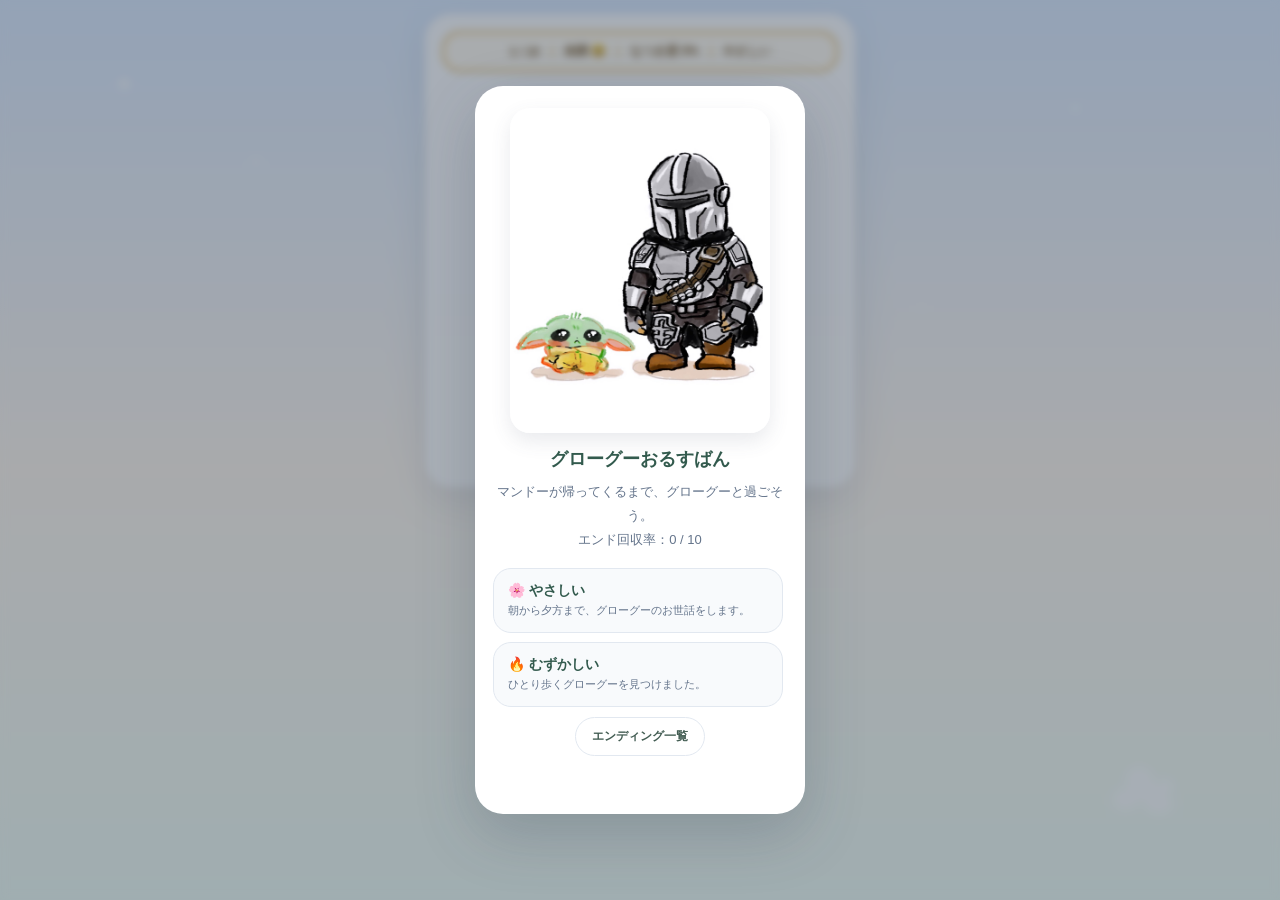
==== game.html @ 0b498767 "add: index.htmlに合言葉ゲートを追加" ====
<!DOCTYPE html>
<html lang="ja">

<head>
  <meta charset="UTF-8">
  <meta name="viewport" content="width=device-width, initial-scale=1.0">
  <title>ぐろーぐーのおるすばん</title>
  <meta property="og:title" content="ぐろーぐーのおるすばん">
  <meta property="og:description" content="非公式ゲーム">
  <meta property="og:type" content="website">
  <meta property="og:url" content="https://fukuba15.github.io/grogu-game/">
  <meta property="og:image" content="https://fukuba15.github.io/grogu-game/image/ogp.png">

  <meta name="twitter:card" content="summary_large_image">
  <meta name="twitter:title" content="ぐろーぐーのおるすばん">
  <meta name="twitter:description" content="非公式ゲーム">
  <meta name="twitter:image" content="https://fukuba15.github.io/grogu-game/image/ogp.png">
  <meta name="robots" content="noindex, nofollow">
  <link rel="stylesheet" href="css/style.css">
  <!-- Google Tag Manager -->
  <script>(function (w, d, s, l, i) {
      w[l] = w[l] || []; w[l].push({
        'gtm.start':
          new Date().getTime(), event: 'gtm.js'
      }); var f = d.getElementsByTagName(s)[0],
        j = d.createElement(s), dl = l != 'dataLayer' ? '&l=' + l : ''; j.async = true; j.src =
          'https://www.googletagmanager.com/gtm.js?id=' + i + dl; f.parentNode.insertBefore(j, f);
    })(window, document, 'script', 'dataLayer', 'GTM-T359VGW8');</script>
  <!-- End Google Tag Manager -->

</head>

<body>
  <!-- Google Tag Manager (noscript) -->
  <noscript><iframe src="https://www.googletagmanager.com/ns.html?id=GTM-T359VGW8" height="0" width="0"
      style="display:none;visibility:hidden"></iframe></noscript>
  <!-- End Google Tag Manager (noscript) -->
  <div id="game">
    <div class="app-title" style="display: none;">
      <h1>🌿 グローグーおるすばん</h1>
      <p>マンドーが帰ってくるまで、ゆっくりお世話しよう</p>
    </div>

    <div class="card">
      <div class="hud">
        <div class="hud-line">
          <span id="turnDisp">1 / 10</span>
          <span class="hud-sep">｜</span>
          <span>体調 <span id="miniHealth">😆</span></span>
          <span class="hud-sep">｜</span>
          <span>なつき度 <span id="miniBond">0%</span></span>
          <span class="hud-sep">｜</span>
          <span id="diffDisp">やさしい</span>
        </div>
      </div>

      <div class="grogu-area">
        <div class="grogu-frame">
          <img class="grogu-img" id="groguImg" src="image/egao.png" alt="グローグー">
        </div>
        <div class="mood-text" id="moodText">…</div>
        <div class="log" id="logText">…</div>
      </div>

      <div id="actionCard">
        <div id="actionPanel">
          <div class="section-title">なにをする？</div>
          <div class="btn-grid" id="actionGrid"></div>
        </div>
        <div id="continuePanel" style="display:none; text-align:center; padding: 8px 0;">
          <button class="continue-btn" id="continueBtn">🐾 つづける</button>
        </div>
      </div>
    </div>




    <div class="card" style="display: none;">
      <div class="section-title">グローグーのようす</div>
      <div class="stat-row">
        <span class="stat-label">なつき度</span>
        <div class="bar-bg">
          <div class="bar-fill bar-bond" id="barBond" style="width:0%"></div>
        </div>
        <span class="stat-val" id="valBond">0</span>
      </div>
      <div class="stat-row">
        <span class="stat-label">げんき</span>
        <div class="bar-bg">
          <div class="bar-fill bar-health" id="barHealth" style="width:80%"></div>
        </div>
        <span class="stat-val" id="valHealth">80</span>
      </div>
      <div class="stat-row hard-only" id="traceRow">
        <span class="stat-label">気配</span>
        <div class="bar-bg">
          <div class="bar-fill bar-trace" id="barTrace" style="width:0%"></div>
        </div>
        <span class="stat-val" id="valTrace">静</span>
      </div>
      <div class="snack-warn" id="snackWarn"></div>
    </div>



    <div id="overlay" class="overlay" style="display:none">
      <div class="overlay-box">
        <img class="ov-img" id="ovImg" src="" alt="">
        <div class="ov-title" id="ovTitle"></div>
        <div class="ov-msg" id="ovMsg"></div>
        <div id="ovBtns"></div>
      </div>
    </div>
  </div>



  <div id="deadEndScreen" class="dead-end-screen">
    <div class="dead-end-box">
      <div id="deadStory" class="dead-story"></div>
      <div id="deadTitle" class="dead-title">DEAD END</div>
      <button id="deadResetBtn" class="dead-reset-btn" onclick="resetFromDeadEnd()">最初に戻る</button>
    </div>
  </div>


  <div id="rottaScreen" class="rotta-screen">
    <img src="image/rotta.gif" class="rotta-roll-img">

    <div class="rotta-caption" id="rottaCaption"></div>

    <button class="rotta-reset-btn" onclick="resetFromRotta()">
      最初に戻る
    </button>
  </div>


  <script src="script/game.js" defer></script>

</body>

</html>
---- css/style.css ----
:root {
  --bg-top: #dbeafe;
  --bg-mid: #fff7ed;
  --bg-bottom: #f0fdf4;
  --card: rgba(255, 255, 255, 0.92);
  --card-border: rgba(255, 255, 255, 0.85);
  --text: #334155;
  --text-soft: #64748b;
  --green: #65cfa6;
  --green-dark: #36a979;
  --blue: #7bb7e8;
  --orange: #f7b267;
  --pink: #f6a6b2;
  --red: #ef6f6c;
  --shadow: 0 14px 40px rgba(94, 122, 150, 0.18);
  --shadow-soft: 0 8px 20px rgba(94, 122, 150, 0.12);
}

* {
  box-sizing: border-box;
  margin: 0;
  padding: 0;
}

body {
  min-height: 100vh;
  font-family: -apple-system, BlinkMacSystemFont, "Hiragino Sans", "Noto Sans JP", "Segoe UI", sans-serif;
  color: var(--text);
  background:
    radial-gradient(circle at 20% 18%, rgba(255, 255, 255, 0.9) 0 2px, transparent 3px),
    radial-gradient(circle at 84% 12%, rgba(255, 255, 255, 0.85) 0 2px, transparent 3px),
    radial-gradient(circle at 72% 34%, rgba(255, 255, 255, 0.75) 0 1px, transparent 2px),
    linear-gradient(180deg, var(--bg-top) 0%, var(--bg-mid) 52%, var(--bg-bottom) 100%);
  display: flex;
  align-items: flex-start;
  justify-content: flex-start;
  padding: 14px;
}

body::before {
  content: "✦";
  position: fixed;
  top: 8%;
  left: 9%;
  color: rgba(255, 255, 255, 0.9);
  font-size: 22px;
  animation: floatStar 3.5s ease-in-out infinite;
}

body::after {
  content: "☁";
  position: fixed;
  right: 8%;
  bottom: 8%;
  color: rgba(255, 255, 255, 0.65);
  font-size: 70px;
  animation: floatCloud 5s ease-in-out infinite;
}

@keyframes floatStar {

  0%,
  100% {
    transform: translateY(0) rotate(0deg);
    opacity: 0.9;
  }

  50% {
    transform: translateY(-8px) rotate(8deg);
    opacity: 0.55;
  }
}

@keyframes floatCloud {

  0%,
  100% {
    transform: translateX(0);
  }

  50% {
    transform: translateX(-12px);
  }
}

#game {
  position: relative;
  z-index: 2;
  max-width: 430px;
  width: 100%;
  margin: 0 auto;
}

.app-title {
  text-align: center;
  margin-bottom: 12px;
}

.app-title h1 {
  display: inline-flex;
  align-items: center;
  gap: 6px;
  font-size: 21px;
  line-height: 1.2;
  letter-spacing: 0.03em;
  color: #2f5f4d;
  background: rgba(255, 255, 255, 0.75);
  border: 1px solid rgba(255, 255, 255, 0.85);
  border-radius: 999px;
  padding: 9px 16px;
  box-shadow: var(--shadow-soft);
}

.app-title p {
  margin-top: 7px;
  font-size: 12px;
  color: var(--text-soft);
}

.card {
  background: var(--card);
  border: 1px solid var(--card-border);
  border-radius: 26px;
  padding: 16px;
  margin-bottom: 12px;
  box-shadow: var(--shadow);
  backdrop-filter: blur(10px);
}

.top-row {
  display: flex;
  align-items: center;
  justify-content: space-between;
  gap: 8px;
  margin-bottom: 10px;
}

.time-pill,
.diff-pill {
  display: inline-flex;
  align-items: center;
  border-radius: 999px;
  padding: 6px 10px;
  font-size: 12px;
  font-weight: 700;
  white-space: nowrap;
}

.time-pill {
  background: #fff7ed;
  color: #9a5b23;
  border: 1px solid #fed7aa;
}

/*
    .diff-pill.easy {
      background: #ecfdf5;
      color: #248561;
      border: 1px solid #bbf7d0;
    }

    .diff-pill.hard {
      background: #fff1f2;
      color: #be4b55;
      border: 1px solid #fecdd3;
    }
*/
.turn-track {
  display: grid;
  grid-template-columns: repeat(10, 1fr);
  gap: 4px;
  margin: 0 2px 14px;
}

.turn-dot {
  height: 7px;
  border-radius: 999px;
  background: #e2e8f0;
  transition: 0.25s ease;
}

.turn-dot.done {
  background: var(--green);
}

.turn-dot.current {
  background: var(--orange);
  transform: scaleY(1.35);
  box-shadow: 0 0 0 4px rgba(247, 178, 103, 0.18);
}

.grogu-area {
  text-align: center;
}

.grogu-frame {
  position: relative;
  display: inline-block;
  padding: 10px;
  border-radius: 32px;
  background: linear-gradient(180deg, #ffffff, #f8fafc);
  box-shadow: 0 1px 10px rgba(61, 93, 112, 0.16);
}

.grogu-frame::before {
  content: "おるすばん中";
  position: absolute;
  left: 50%;
  bottom: -9px;
  transform: translateX(-50%);
  background: #fff;
  border: 1px solid #e2e8f0;
  border-radius: 999px;
  color: #5f7b70;
  font-size: 10px;
  font-weight: 700;
  padding: 4px 10px;
  white-space: nowrap;
}

body.hard-mode .grogu-frame::before {
  content: "潜伏中";
}

.grogu-img {
  width: min(280px, 75vw);
  height: min(280px, 75vw);
  object-fit: cover;
  border-radius: 24px;
  display: block;
  transition: transform 0.3s ease;
}

.grogu-img.bounce {
  animation: bounce 0.6s ease;
}

@keyframes bounce {
  0% {
    transform: scale(1);
  }

  35% {
    transform: scale(1.08) rotate(-2deg);
  }

  65% {
    transform: scale(0.98) rotate(1deg);
  }

  100% {
    transform: scale(1);
  }
}

.grogu-name {
  margin-top: 20px;
  font-size: 16px;
  font-weight: 800;
  color: #325a4d;
}

.mood-text {
  min-height: 20px;
  margin-top: 14px;
  font-size: 13px;
  color: #668275;
}

.log {
  margin-top: 12px;
  background: #fffaf2;
  border: 1px solid #fde6c8;
  border-radius: 20px;
  padding: 12px 13px;
  min-height: 62px;
  color: #6b5a45;
  font-size: 13px;
  white-space: pre-line;
  display: flex;
  align-items: center;
  justify-content: center;
  text-align: center;
  box-shadow: inset 0 -2px 0 rgba(255, 218, 168, 0.25);
  line-height: 1;
}

.section-title {
  align-items: center;
  gap: 6px;
  margin: 20px auto 10px;
  font-size: 13px;
  font-weight: 800;
  color: #425c52;
  text-align: center;
}

body.hard-mode .section-title {
  color: #Cbd5e1;
}



.stat-row {
  display: flex;
  align-items: center;
  gap: 10px;
  margin-bottom: 10px;
}

.stat-row:last-child {
  margin-bottom: 0;
}

.stat-label {
  width: 62px;
  font-size: 12px;
  font-weight: 700;
  color: #64748b;
  flex-shrink: 0;
}

.bar-bg {
  flex: 1;
  height: 12px;
  border-radius: 999px;
  background: #edf2f7;
  overflow: hidden;
  box-shadow: inset 0 1px 2px rgba(30, 41, 59, 0.08);
}

.bar-fill {
  height: 100%;
  border-radius: 999px;
  transition: width 0.45s ease;
}

.bar-bond {
  background: linear-gradient(90deg, #74d3ae, #a7f3d0);
}

.bar-health {
  background: linear-gradient(90deg, #7bb7e8, #bfdbfe);
}

.bar-trace {
  background: linear-gradient(90deg, #f59e0b, #ef4444);
}

.hard-only {
  display: none;
}

body.hard-mode .hard-only {
  display: flex;
}

.stat-val {
  width: 30px;
  text-align: right;
  font-size: 12px;
  font-weight: 800;
  color: #475569;
}

.snack-warn {
  min-height: 18px;
  margin-top: 10px;
  text-align: center;
  font-size: 12px;
  color: #9f5b9a;
}

.btn-grid {
  display: grid;
  grid-template-columns: repeat(3, 1fr);
  gap: 9px;
}

.action-btn {
  appearance: none;
  border: 1px solid #e2e8f0;
  background: linear-gradient(180deg, #ffffff, #f8fafc);
  border-radius: 18px;
  min-height: 82px;
  padding: 10px 5px;
  cursor: pointer;
  color: var(--text);
  box-shadow: 0 7px 16px rgba(71, 85, 105, 0.09);
  display: flex;
  flex-direction: column;
  align-items: center;
  justify-content: center;
  transition: transform 0.13s ease, box-shadow 0.13s ease, border-color 0.13s ease;
}

.action-btn:hover:not(:disabled) {
  transform: translateY(-2px);
  box-shadow: 0 10px 20px rgba(71, 85, 105, 0.12);
  border-color: #b7dfca;
}

.action-btn:active:not(:disabled) {
  transform: translateY(0) scale(0.98);
}

.action-btn:disabled {
  opacity: 0.4;
  cursor: default;
}

.action-btn .ico {
  font-size: 24px;
  margin-bottom: 4px;
}

.action-btn .lbl {
  font-size: 12px;
  font-weight: 800;
  line-height: 1.25;
}

.action-btn .hint {
  margin-top: 3px;
  font-size: 10px;
  color: #94a3b8;
  line-height: 1.25;
}

.action-btn.danger {
  border-color: #fecdd3;
  background: linear-gradient(180deg, #fff7f8, #fff1f2);
}

.action-btn.danger .lbl {
  color: #bf5362;
}

.action-btn.danger .hint {
  color: #d47a87;
}

.overlay {
  position: fixed;
  inset: 0;
  z-index: 20;
  background: rgba(52, 64, 84, 0.42);
  backdrop-filter: blur(4px);
  display: flex;
  align-items: center;
  justify-content: center;
  padding: 16px;
  overflow-y: auto;
  -webkit-overflow-scrolling: touch;
}

.overlay-box {
  width: min(330px, 100%);
  max-height: calc(100vh - 32px);
  overflow-y: auto;
  -webkit-overflow-scrolling: touch;
  background: #fff;
  border-radius: 28px;
  padding: 22px 18px 18px;
  text-align: center;
  box-shadow: 0 20px 60px rgba(51, 65, 85, 0.24);
  animation: popIn 0.25s ease;
}

.overlay.collection-mode {
  align-items: flex-start;
}

.overlay.collection-mode .overlay-box {
  margin: 0 auto;
  width: min(390px, 100%);
}

.overlay.collection-mode .ov-img {
  width: 150px;
  aspect-ratio: 1 / 1;
}

@keyframes popIn {
  from {
    opacity: 0;
    transform: translateY(10px) scale(0.96);
  }

  to {
    opacity: 1;
    transform: translateY(0) scale(1);
  }
}

.ov-img {
  width: 260px;
  aspect-ratio: 4 / 5;
  height: auto;

  object-fit: cover;

  border-radius: 20px;
  display: block;
  margin: 0 auto 13px;

  box-shadow: 0 8px 20px rgba(71, 85, 105, 0.12);
}

.hideout-img {
  width: 260px;
  /*aspect-ratio: 1 / 1 */
  object-fit: cover;
}

.ov-title {
  font-size: 18px;
  font-weight: 600;
  color: #325a4d;
  margin-bottom: 8px;
  line-height: 1.45;
}

.ov-msg {
  font-size: 13px;
  color: #64748b;
  line-height: 1.85;
  white-space: pre-line;
  margin-bottom: 16px;
}

.btn-p {
  border: none;
  border-radius: 999px;
  background: var(--green);
  color: #fff;
  font-weight: 800;
  font-size: 13px;
  padding: 11px 22px;
  cursor: pointer;
  box-shadow: 0 8px 16px rgba(54, 169, 121, 0.24);
}

.btn-p:hover {
  background: var(--green-dark);
}


.continue-area {
  margin-top: 12px;
  text-align: center;
}

.continue-btn {
  border: none;
  border-radius: 999px;
  background: #65cfa6;
  color: #fff;
  font-weight: 800;
  font-size: 13px;
  padding: 10px 20px;
  cursor: pointer;
  box-shadow: 0 8px 16px rgba(54, 169, 121, 0.22);
  transition: transform 0.12s ease, background 0.12s ease;
}

.continue-btn:hover {
  background: #36a979;
  transform: translateY(-1px);
}

.continue-btn:active {
  transform: scale(0.98);
}

.diff-btns,
.hideout-btns {
  display: flex;
  flex-direction: column;
  gap: 9px;
  max-height: min(52vh, 430px);
  overflow-y: auto;
  -webkit-overflow-scrolling: touch;
  padding-right: 4px;
  overscroll-behavior: contain;
}

.collection-list {
  display: flex;
  flex-direction: column;
  gap: 9px;
  padding-right: 4px;
}

.collection-card {
  border: 1px solid #e2e8f0;
  border-radius: 16px;
  padding: 11px 12px;
  background: #f8fafc;
  text-align: left;
}

.collection-card.locked {
  opacity: 0.58;
  filter: grayscale(0.7);
}

.collection-card strong {
  display: block;
  font-size: 13px;
  color: #325a4d;
  margin-bottom: 3px;
}

.collection-card small {
  color: #64748b;
  font-size: 11px;
  line-height: 1.6;
}

.collection-rate {
  margin-bottom: 12px;
  font-size: 13px;
  font-weight: 800;
  color: #425c52;
}

.sub-btn {
  margin-top: 10px;
  border: 1px solid #e2e8f0;
  border-radius: 999px;
  background: #fff;
  color: #425c52;
  font-weight: 800;
  font-size: 12px;
  padding: 10px 16px;
  cursor: pointer;
}

#ovBtns .sub-btn {
  margin-bottom: 40px;
}

.diff-btn,
.hideout-btn {
  width: 100%;
  border: 1px solid #e2e8f0;
  border-radius: 18px;
  padding: 13px 14px;
  background: #f8fafc;
  color: #334155;
  text-align: left;
  cursor: pointer;
  transition: 0.14s ease;
}

.diff-btn:hover,
.hideout-btn:hover {
  background: #f0fdf4;
  border-color: #bbf7d0;
  transform: translateY(-1px);
}

.diff-btn strong {
  display: block;
  font-size: 14px;
  color: #325a4d;
  margin-bottom: 2px;
}

.diff-btn small {
  color: #64748b;
  font-size: 11px;
  line-height: 1.55;
}

.action-flash {
  position: fixed;
  inset: 0;
  background: rgba(255, 247, 237, 0.42);
  pointer-events: none;
  z-index: 100;
  animation: flash 0.35s ease forwards;
}

@keyframes flash {
  from {
    opacity: 1;
  }

  to {
    opacity: 0;
  }
}

@media (max-width: 390px) {
  body {
    padding: 10px;
  }

  .card {
    border-radius: 22px;
    padding: 14px;
  }

  .grogu-img {
    width: 152px;
    height: 152px;
  }

  .btn-grid {
    gap: 7px;
  }

  .action-btn {
    min-height: 78px;
  }

  .action-btn .lbl {
    font-size: 11px;
  }

  .action-btn .hint {
    font-size: 9px;
  }
}

body.hard-mode {
  background:
    radial-gradient(circle at 20% 18%, rgba(255, 255, 255, 0.25) 0 2px, transparent 3px),
    radial-gradient(circle at 84% 12%, rgba(255, 255, 255, 0.2) 0 2px, transparent 3px),
    radial-gradient(circle at 72% 34%, rgba(255, 255, 255, 0.15) 0 1px, transparent 2px),
    linear-gradient(180deg, #2b0d0d 0%, #4a1626 45%, #111827 100%);
}

body.hard-mode .card {
  background: rgba(30, 41, 59, 0.92);
  color: #e2e8f0;
  border-color: rgba(255, 255, 255, 0.1);
}

body.hard-mode .app-title h1 {
  background: rgba(30, 41, 59, 0.85);
  color: #f8fafc;
}

body.hard-mode .app-title p,
body.hard-mode .mood-text,
body.hard-mode .stat-label,
body.hard-mode .stat-val {
  color: #cbd5e1;
}

body.hard-mode .log {
  background: rgba(15, 23, 42, 0.9);
  border-color: rgba(255, 255, 255, 0.08);
  color: #f1f5f9;
}

body.hard-mode .action-btn {
  background: linear-gradient(180deg, #4a1626, #2b0d0d);
  border-color: #7f1d1d;
  color: #fff;
}

body.hard-mode .action-btn .hint {
  color: #fecaca;
}

body.hard-mode .continue-btn {
  background: #dc2626;
}

body.hard-mode .continue-btn:hover {
  background: #b91c1c;
}

body.hard-mode .action-btn {
  background: linear-gradient(180deg, #f8fafc, #e2e8f0);
  border-color: #fca5a5;
  color: #1e293b;
}

body.hard-mode .action-btn .lbl {
  color: #1e293b;
}

body.hard-mode .action-btn .hint {
  color: #475569;
}

body.hard-mode .action-btn.risky {
  background: linear-gradient(180deg, #fff7ed, #ffedd5);
  border-color: #fb923c;
}

body.hard-mode .action-btn.risky .lbl {
  color: #9a3412;
}

body.hard-mode .action-btn.safe .lbl {
  color: #166534;
}


.action-btn.risky {
  border-color: #fed7aa;
  background: linear-gradient(180deg, #fffaf0, #fff7ed);
}

.action-btn.risky .lbl {
  color: #9a5b23;
}

.action-btn.safe .lbl {
  color: #24735a;
}

body.hard-mode .action-btn.risky {
  background: linear-gradient(180deg, #7c2d12, #451a03);
  border-color: #fdba74;
}

.rotta-screen {
  position: fixed;
  inset: 0;
  z-index: 10000;
  display: none;
  overflow: hidden;
  background: linear-gradient(180deg, #fef3c7 0%, #fda4af 55%, #7f1d1d 100%);
  color: #fff;
  text-align: center;
}

.rotta-roll {
  position: absolute;
  left: 50%;
  top: -240px;
  width: min(300px, 78vw);
  height: min(300px, 78vw);
  border-radius: 50%;
  background: radial-gradient(circle at 34% 30%, #fff7ed 0 9%, #f9a8d4 10% 42%, #fb7185 43% 100%);
  border: 10px solid rgba(255, 255, 255, 0.75);
  box-shadow: 0 24px 80px rgba(127, 29, 29, 0.45);
  display: flex;
  align-items: center;
  justify-content: center;
  font-size: 58px;
  font-weight: 900;
  letter-spacing: 0.08em;
  text-shadow: 0 3px 0 rgba(127, 29, 29, 0.28);
  transform: translateX(-50%);
  animation: rottaRollDown 2.7s cubic-bezier(.18, .9, .18, 1) forwards;
}

.rotta-caption {
  position: absolute;
  left: 50%;
  bottom: 88px;
  width: min(360px, calc(100vw - 44px));
  transform: translateX(-50%);
  font-size: 15px;
  line-height: 1.9;
  white-space: pre-line;
  opacity: 0;
  animation: rottaCaption 1s ease 2.35s forwards;
}

.rotta-roll-img {
  position: absolute;
  left: 50%;
  top: -240px;

  width: min(300px, 78vw);

  transform: translateX(-50%);
  animation: rottaRollDown 2.7s cubic-bezier(.18, .9, .18, 1) forwards;
}

.rotta-reset-btn {
  position: absolute;
  left: 50%;
  bottom: 30px;
  transform: translateX(-50%);
  border: 1px solid rgba(255, 255, 255, 0.45);
  background: rgba(255, 255, 255, 0.16);
  color: #fff;
  border-radius: 999px;
  padding: 11px 24px;
  font-weight: 900;
  cursor: pointer;
  opacity: 0;
  animation: rottaCaption 1s ease 3.05s forwards;
}

@keyframes rottaRollDown {
  0% {
    top: -260px;
    transform: translateX(-50%) rotate(0deg) scale(0.9);
  }

  70% {
    top: calc(50% - 150px);
    transform: translateX(-50%) rotate(620deg) scale(1.08);
  }

  100% {
    top: 50%;
    transform: translate(-50%, -50%) rotate(720deg) scale(1.15);
  }
}

@keyframes rottaCaption {
  to {
    opacity: 1;
  }
}


.dead-end-screen {
  position: fixed;
  inset: 0;
  z-index: 9999;
  background: #000;
  color: #f8fafc;
  display: none;
  padding: 32px;
  text-align: center;
  font-family: -apple-system, BlinkMacSystemFont, "Hiragino Sans", "Noto Sans JP", "Segoe UI", sans-serif;
}

.dead-end-box {
  position: relative;
  width: 100%;
  height: 100%;
}

.dead-story {
  position: absolute;
  top: 50%;
  left: 50%;
  width: min(360px, calc(100vw - 48px));
  min-height: 150px;
  font-size: 15px;
  line-height: 2.05;
  letter-spacing: 0.04em;
  white-space: pre-line;
  opacity: 0;
  transform: translate(-50%, calc(-50% + 8px));
  transition: opacity 0.75s ease, transform 0.75s ease;
}

.dead-story.show {
  opacity: 1;
  transform: translate(-50%, -50%);
}

.dead-title {
  position: absolute;
  top: 50%;
  left: 50%;
  transform: translate(-50%, -50%);
  margin: 0;
  font-size: 40px;
  font-weight: 900;
  letter-spacing: 0.16em;
  color: #b91c1c;
  white-space: nowrap;
}

.dead-reset-btn {
  position: absolute;
  left: 50%;
  bottom: 72px;
  transform: translateX(-50%);
  border: 1px solid rgba(255, 255, 255, 0.35);
  background: rgba(255, 255, 255, 0.08);
  color: #fff;
  border-radius: 999px;
  padding: 12px 28px;
  font-weight: 800;
  cursor: pointer;
  white-space: nowrap;
  transition: background 0.15s ease, transform 0.15s ease;
}

.dead-reset-btn:hover {
  background: rgba(255, 255, 255, 0.16);
  transform: translateX(-50%) translateY(-1px);
}


.hud {
  margin-bottom: 12px;
  padding: 10px 12px;
  border-radius: 18px;
  background: #fffaf0;
  border: 2px solid #e4ad45;
}

.hud-line {
  display: flex;
  align-items: center;
  justify-content: center;
  gap: 6px;
  flex-wrap: nowrap;
  font-size: 12px;
  font-weight: 900;
  color: #6b4a18;
  white-space: nowrap;
}

.hud-sep {
  color: #d6a84f;
}

#diffDisp {
  font-weight: 700;
}
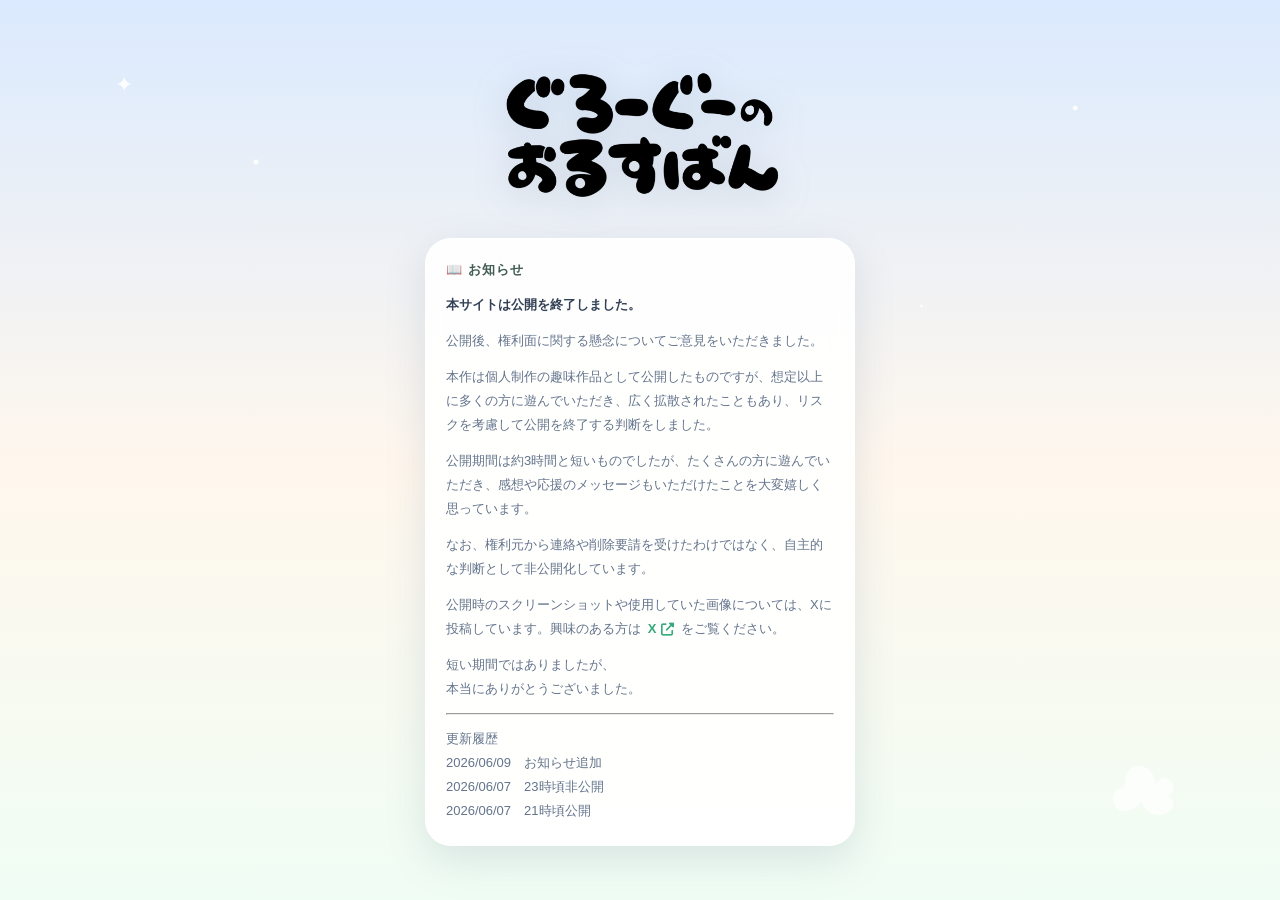
==== commit 5aa7729f: "Redirect game.html to index" ====
--- a/game.html
+++ b/game.html
@@ -3,20 +3,19 @@
 
 <head>
   <meta charset="UTF-8">
-  <meta name="viewport" content="width=device-width, initial-scale=1.0">
-  <title>ぐろーぐーのおるすばん</title>
+  <meta http-equiv="refresh" content="0; url=./">
   <meta property="og:title" content="ぐろーぐーのおるすばん">
   <meta property="og:description" content="非公式ゲーム">
   <meta property="og:type" content="website">
   <meta property="og:url" content="https://fukuba15.github.io/grogu-game/">
   <meta property="og:image" content="https://fukuba15.github.io/grogu-game/image/ogp.png">
-
+  <meta name="twitter:site" content="@fukuba15">
+  <meta name="twitter:image:alt" content="ぐろーぐーのおるすばん">
   <meta name="twitter:card" content="summary_large_image">
   <meta name="twitter:title" content="ぐろーぐーのおるすばん">
   <meta name="twitter:description" content="非公式ゲーム">
   <meta name="twitter:image" content="https://fukuba15.github.io/grogu-game/image/ogp.png">
   <meta name="robots" content="noindex, nofollow">
-  <link rel="stylesheet" href="css/style.css">
   <!-- Google Tag Manager -->
   <script>(function (w, d, s, l, i) {
       w[l] = w[l] || []; w[l].push({
@@ -27,7 +26,10 @@
           'https://www.googletagmanager.com/gtm.js?id=' + i + dl; f.parentNode.insertBefore(j, f);
     })(window, document, 'script', 'dataLayer', 'GTM-T359VGW8');</script>
   <!-- End Google Tag Manager -->
-
+  <script>
+    location.replace("./");
+  </script>
+  <title>Redirecting...</title>
 </head>
 
 <body>
@@ -35,109 +37,7 @@
   <noscript><iframe src="https://www.googletagmanager.com/ns.html?id=GTM-T359VGW8" height="0" width="0"
       style="display:none;visibility:hidden"></iframe></noscript>
   <!-- End Google Tag Manager (noscript) -->
-  <div id="game">
-    <div class="app-title" style="display: none;">
-      <h1>🌿 グローグーおるすばん</h1>
-      <p>マンドーが帰ってくるまで、ゆっくりお世話しよう</p>
-    </div>
-
-    <div class="card">
-      <div class="hud">
-        <div class="hud-line">
-          <span id="turnDisp">1 / 10</span>
-          <span class="hud-sep">｜</span>
-          <span>体調 <span id="miniHealth">😆</span></span>
-          <span class="hud-sep">｜</span>
-          <span>なつき度 <span id="miniBond">0%</span></span>
-          <span class="hud-sep">｜</span>
-          <span id="diffDisp">やさしい</span>
-        </div>
-      </div>
-
-      <div class="grogu-area">
-        <div class="grogu-frame">
-          <img class="grogu-img" id="groguImg" src="image/egao.png" alt="グローグー">
-        </div>
-        <div class="mood-text" id="moodText">…</div>
-        <div class="log" id="logText">…</div>
-      </div>
-
-      <div id="actionCard">
-        <div id="actionPanel">
-          <div class="section-title">なにをする？</div>
-          <div class="btn-grid" id="actionGrid"></div>
-        </div>
-        <div id="continuePanel" style="display:none; text-align:center; padding: 8px 0;">
-          <button class="continue-btn" id="continueBtn">🐾 つづける</button>
-        </div>
-      </div>
-    </div>
-
-
-
-
-    <div class="card" style="display: none;">
-      <div class="section-title">グローグーのようす</div>
-      <div class="stat-row">
-        <span class="stat-label">なつき度</span>
-        <div class="bar-bg">
-          <div class="bar-fill bar-bond" id="barBond" style="width:0%"></div>
-        </div>
-        <span class="stat-val" id="valBond">0</span>
-      </div>
-      <div class="stat-row">
-        <span class="stat-label">げんき</span>
-        <div class="bar-bg">
-          <div class="bar-fill bar-health" id="barHealth" style="width:80%"></div>
-        </div>
-        <span class="stat-val" id="valHealth">80</span>
-      </div>
-      <div class="stat-row hard-only" id="traceRow">
-        <span class="stat-label">気配</span>
-        <div class="bar-bg">
-          <div class="bar-fill bar-trace" id="barTrace" style="width:0%"></div>
-        </div>
-        <span class="stat-val" id="valTrace">静</span>
-      </div>
-      <div class="snack-warn" id="snackWarn"></div>
-    </div>
-
-
-
-    <div id="overlay" class="overlay" style="display:none">
-      <div class="overlay-box">
-        <img class="ov-img" id="ovImg" src="" alt="">
-        <div class="ov-title" id="ovTitle"></div>
-        <div class="ov-msg" id="ovMsg"></div>
-        <div id="ovBtns"></div>
-      </div>
-    </div>
-  </div>
-
-
-
-  <div id="deadEndScreen" class="dead-end-screen">
-    <div class="dead-end-box">
-      <div id="deadStory" class="dead-story"></div>
-      <div id="deadTitle" class="dead-title">DEAD END</div>
-      <button id="deadResetBtn" class="dead-reset-btn" onclick="resetFromDeadEnd()">最初に戻る</button>
-    </div>
-  </div>
-
-
-  <div id="rottaScreen" class="rotta-screen">
-    <img src="image/rotta.gif" class="rotta-roll-img">
-
-    <div class="rotta-caption" id="rottaCaption"></div>
-
-    <button class="rotta-reset-btn" onclick="resetFromRotta()">
-      最初に戻る
-    </button>
-  </div>
-
-
-  <script src="script/game.js" defer></script>
-
+  <p>移動中です...</p>
 </body>
 
 </html>
